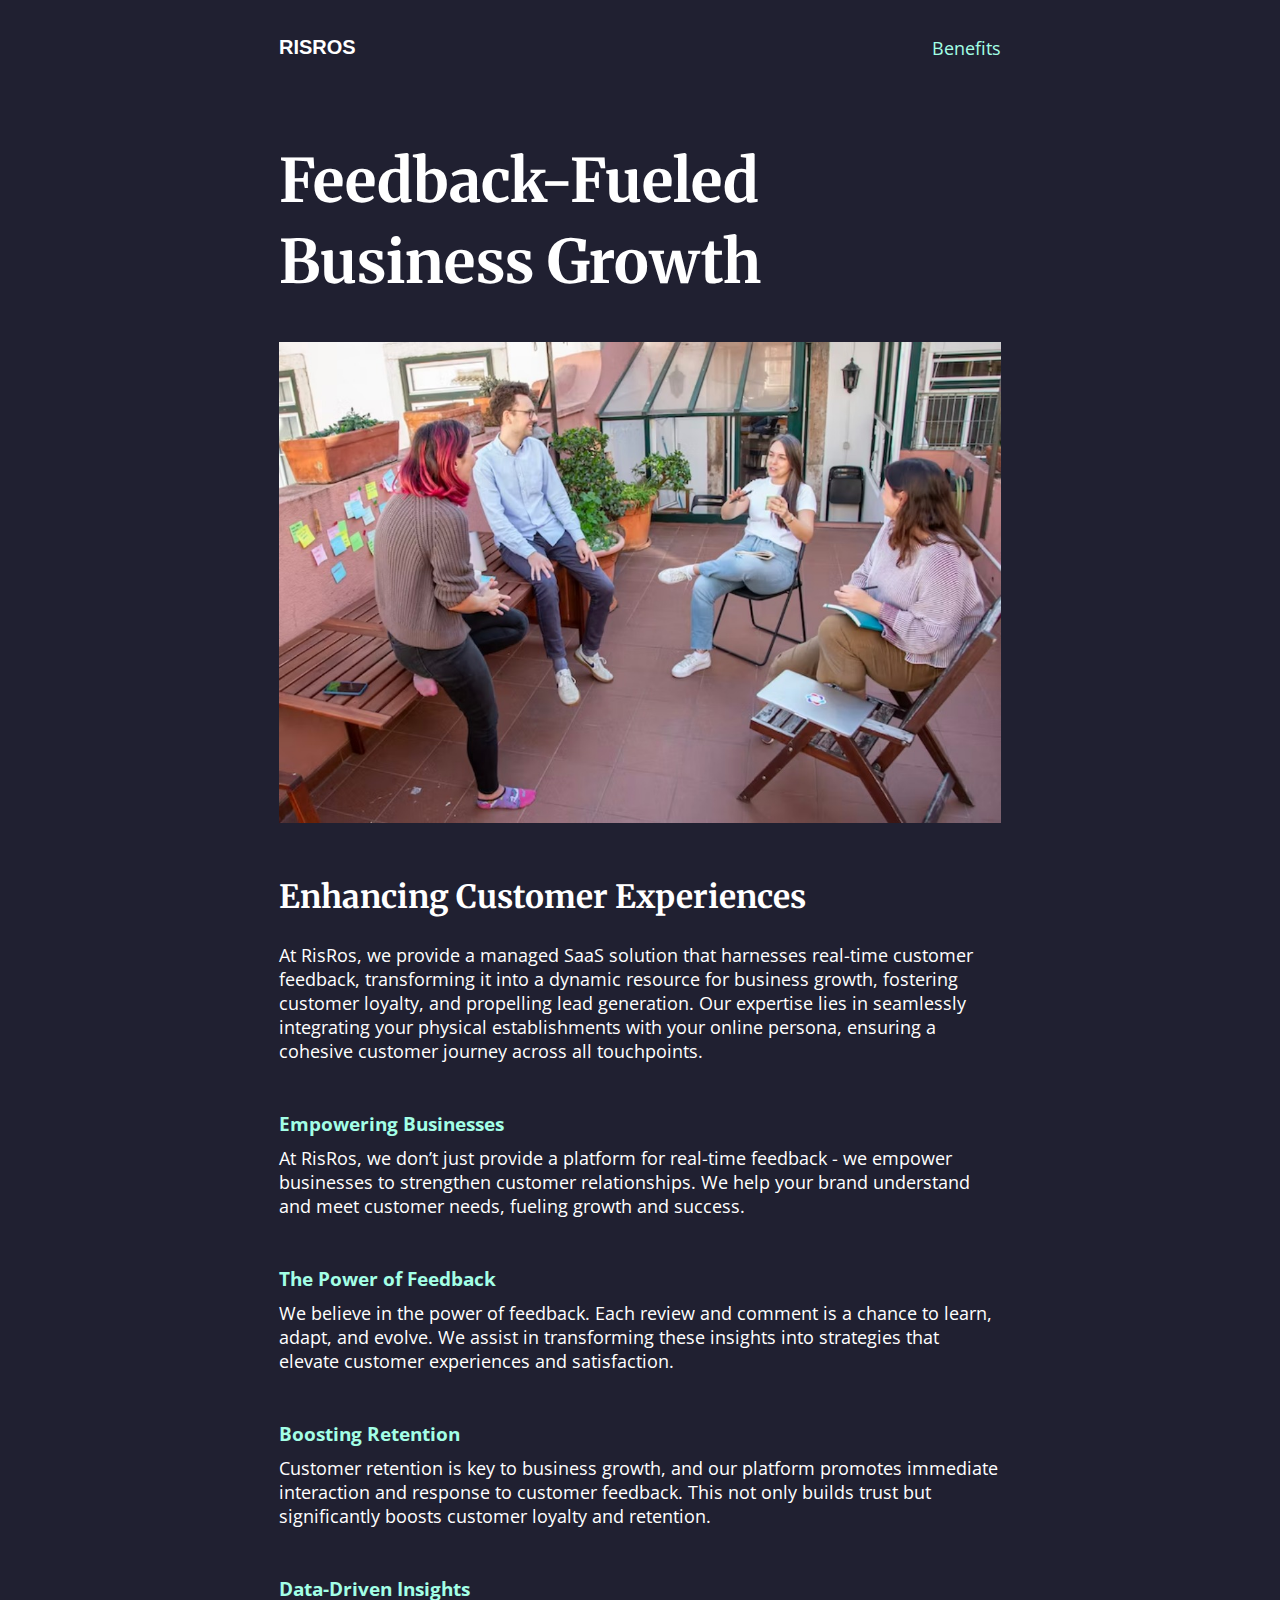
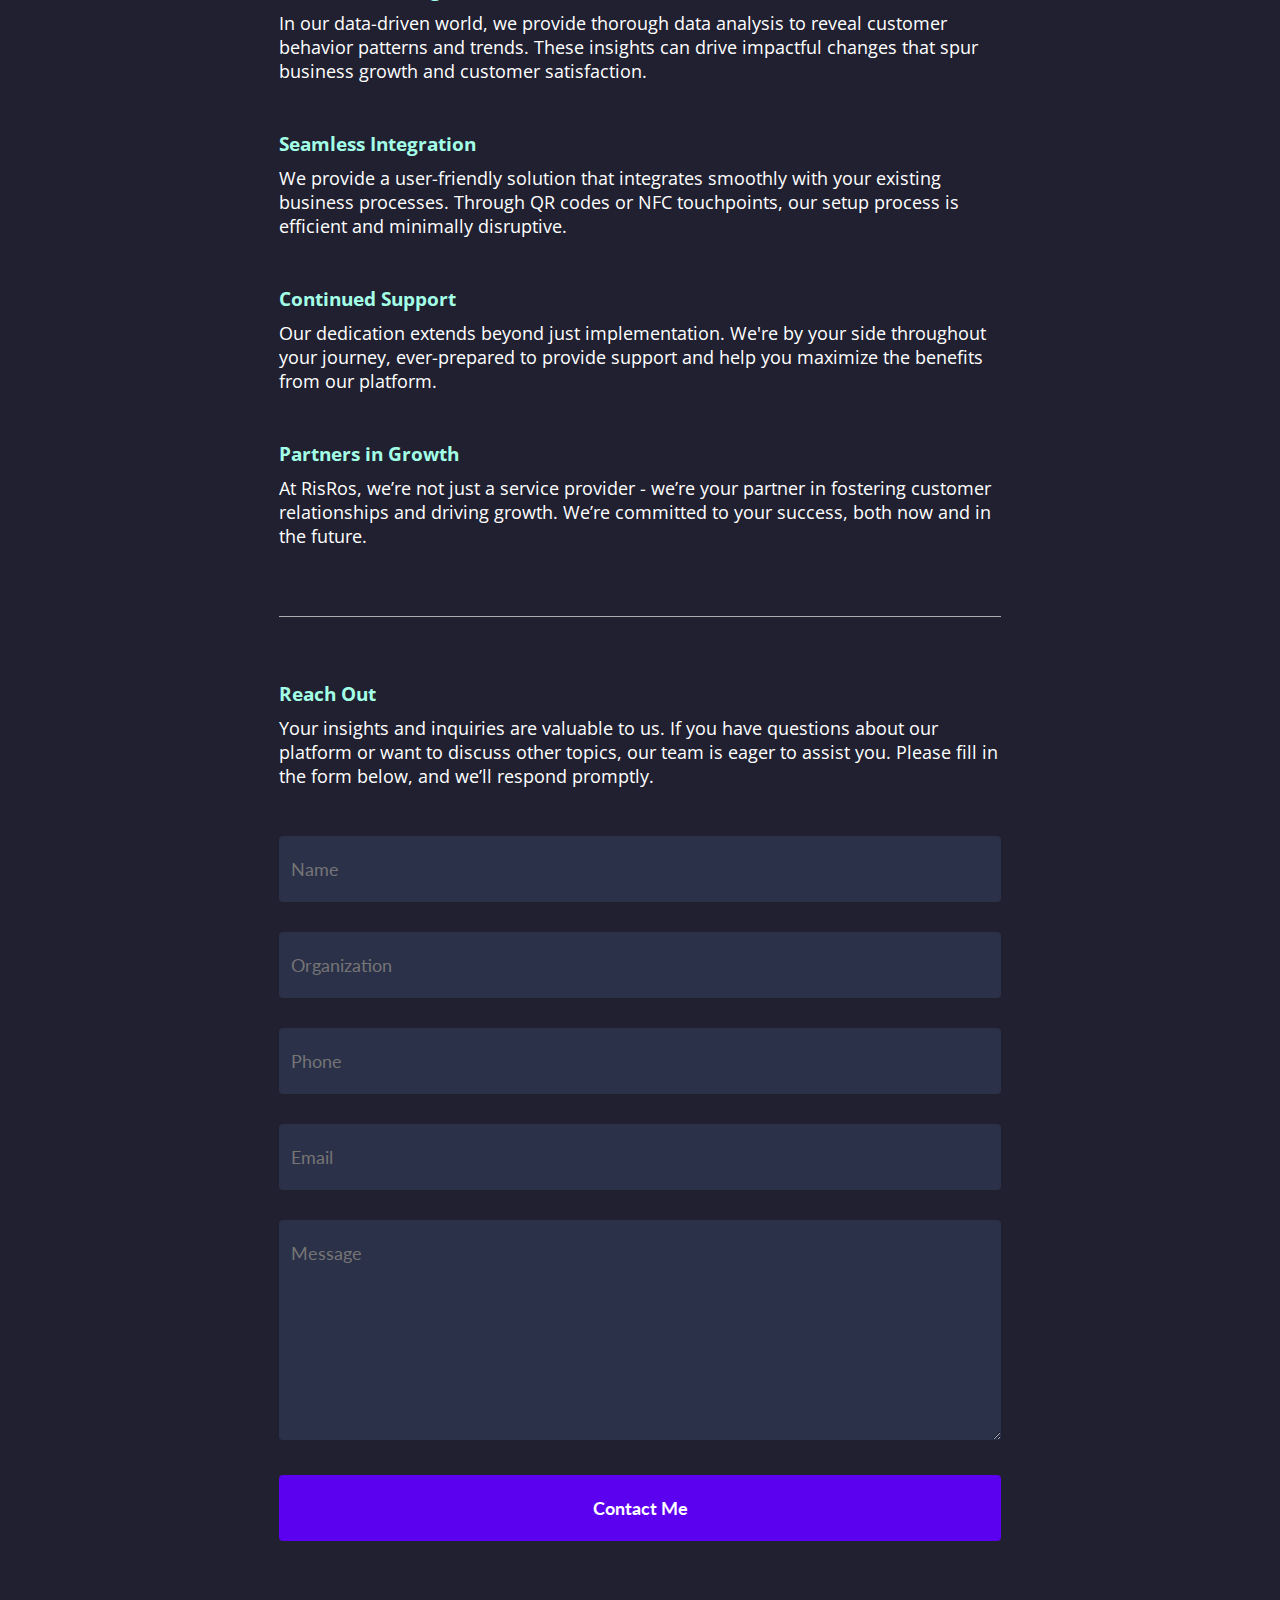
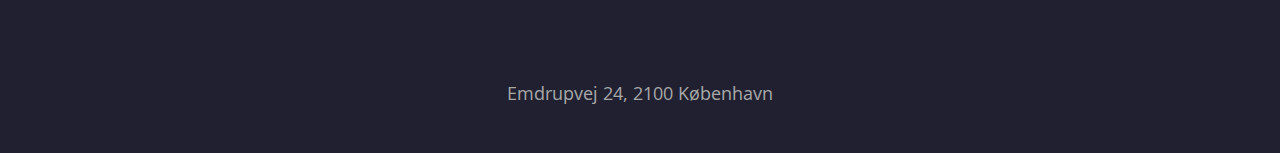
==== index.html @ 0d1d1b9a "completed" ====
<!DOCTYPE html>
<html lang="en">
  <head>
    <meta charset="UTF-8" />
    <meta name="viewport" content="width=device-width, initial-scale=1.0" />
    <title>RISROS Enterprise</title>
    <!-- Fonts -->
    <link rel="preconnect" href="https://fonts.googleapis.com" />
    <link rel="preconnect" href="https://fonts.gstatic.com" crossorigin />
    <link href="https://fonts.googleapis.com/css2?family=Lato:wght@400;700&family=Merriweather:wght@700&family=Open+Sans&display=swap" rel="stylesheet" />

    <!-- Stylesheet -->
    <link rel="stylesheet" href="./css/main.css" />
  </head>

  <body>
    <div class="wrapper">
      <header>
        <nav>
          <ul class="navbar">
            <li class="logo">RISROS</li>
            <li>
              <a href="./benefits.html">Benefits</a>
            </li>
          </ul>
        </nav>
      </header>
      <main>
        <section>
          <h1>Feedback-Fueled Business Growth</h1>
          <div>
            <picture>
              <source srcset="./images/image-2.jpeg" media="(min-width: 768px)" />
              <img src="./images/image-1.jpeg" alt="" />
            </picture>
          </div>
          <h2>Enhancing Customer Experiences</h2>
          <p>At RisRos, we provide a managed SaaS solution that harnesses real-time customer feedback, transforming it into a dynamic resource for business growth, fostering customer loyalty, and propelling lead generation. Our expertise lies in seamlessly integrating your physical establishments with your online persona, ensuring a cohesive customer journey across all touchpoints.</p>
          <h3>Empowering Businesses</h3>
          <p>At RisRos, we don’t just provide a platform for real-time feedback - we empower businesses to strengthen customer relationships. We help your brand understand and meet customer needs, fueling growth and success.</p>

          <h3>The Power of Feedback</h3>
          <p>We believe in the power of feedback. Each review and comment is a chance to learn, adapt, and evolve. We assist in transforming these insights into strategies that elevate customer experiences and satisfaction.</p>

          <h3>Boosting Retention</h3>
          <p>Customer retention is key to business growth, and our platform promotes immediate interaction and response to customer feedback. This not only builds trust but significantly boosts customer loyalty and retention.</p>

          <h3>Data-Driven Insights</h3>
          <p>In our data-driven world, we provide thorough data analysis to reveal customer behavior patterns and trends. These insights can drive impactful changes that spur business growth and customer satisfaction.</p>

          <h3>Seamless Integration</h3>
          <p>We provide a user-friendly solution that integrates smoothly with your existing business processes. Through QR codes or NFC touchpoints, our setup process is efficient and minimally disruptive.</p>

          <h3>Continued Support</h3>
          <p>Our dedication extends beyond just implementation. We're by your side throughout your journey, ever-prepared to provide support and help you maximize the benefits from our platform.</p>

          <h3>Partners in Growth</h3>
          <p>At RisRos, we’re not just a service provider - we’re your partner in fostering customer relationships and driving growth. We’re committed to your success, both now and in the future.</p>

          <div class="form-wrapper">
            <h3>Reach Out</h3>
            <p>Your insights and inquiries are valuable to us. If you have questions about our platform or want to discuss other topics, our team is eager to assist you. Please fill in the form below, and we’ll respond promptly.</p>
            <form action="">
              <ul>
                <li><input type="text" name="Name" placeholder="Name" /></li>
                <li><input type="text" name="Organization" placeholder="Organization" /></li>
                <li><input type="tel" name="Phone" placeholder="Phone" /></li>
                <li><input type="email" name="email" placeholder="Email" /></li>
                <li><textarea name="Message" placeholder="Message" cols="30" rows="8"></textarea></li>
                <li><input type="submit" value="Contact Me" /></li>
              </ul>
            </form>
          </div>
        </section>
      </main>
      <footer>
        <p>Emdrupvej 24, 2100 København</p>
      </footer>
    </div>
  </body>
</html>
---- css/main.css ----
:root {
  --primary: #a3ffe6;
}
*,
*::before,
*::after {
  box-sizing: border-box;
}
html {
  box-sizing: inherit;
  font-family: 'Open Sans', sans-serif;
  font-weight: 400;
  font-size: 1rem;
  color: white;
}

body {
  margin: 0;
  padding: 0;
  background-color: #202031;
  color: white;
}
h1,
h2 {
  font-family: 'Merriweather';
  font-size: 2.25rem;
  line-height: 1.35;
  font-weight: bold;
}
h1 {
  margin: 80px 0 40px;
}
h2 {
  font-size: 1.75rem;
  margin: 48px 0 24px;
}
h3 {
  font-family: 'Open Sans', sans-serif;
  color: var(--primary);
  margin-bottom: 0;
}
p {
  font-size: 1rem;
  margin: 10px 0 48px;
}
ul {
  list-style-type: none;
  padding: 0;
  margin: 0;
}
img {
  max-width: 100%;
}
a {
  text-decoration: none;
  color: var(--primary);
}
input,
textarea {
  font-size: 1.125rem;
  font-family: 'Lato', sans-serif;
  font-weight: 400;
  color: #afafaf;
  background-color: #2c314a;
  padding: 22px 12px;
  border: 0;
  width: 100%;
  margin-bottom: 30px;
  outline: 0;
  border-radius: 4px;
}
input[type='submit'] {
  font-weight: bold;
  text-align: center;
  cursor: pointer;
  color: white;
  background-color: #5c00f0;
}
textarea {
  overflow: auto;
}

.wrapper {
  max-width: 850px;
  margin: 0 auto;
  padding: 0 5%;
}
.navbar {
  padding: 0;
  list-style-type: none;
  display: flex;
  justify-content: space-between;
  color: var(--primary);
  margin: 36px 0;
}
.navbar li:not(.logo) {
  color: var(--primary);
}

.logo {
  font-family: Arial, Helvetica, sans-serif;
  color: white;
  font-size: 1.25rem;
  font-weight: bold;
}
.hero-img {
  margin-bottom: 30px;
}
.form-wrapper {
  border-top: 1px solid #adadad;
  padding-top: 45px;
  margin-top: 68px;
}
footer p {
  text-align: center;
  padding-top: 100px;
  color: #a8a8a8;
}
@media (min-width: 768px) {
  h1 {
    font-size: 3.75rem;
  }
  h2 {
    font-size: 2rem;
  }
  p {
    font-size: 1.125rem;
  }
  a {
    font-size: 1.125rem;
  }
  .logo {
    font-size: 1.25rem;
  }
}
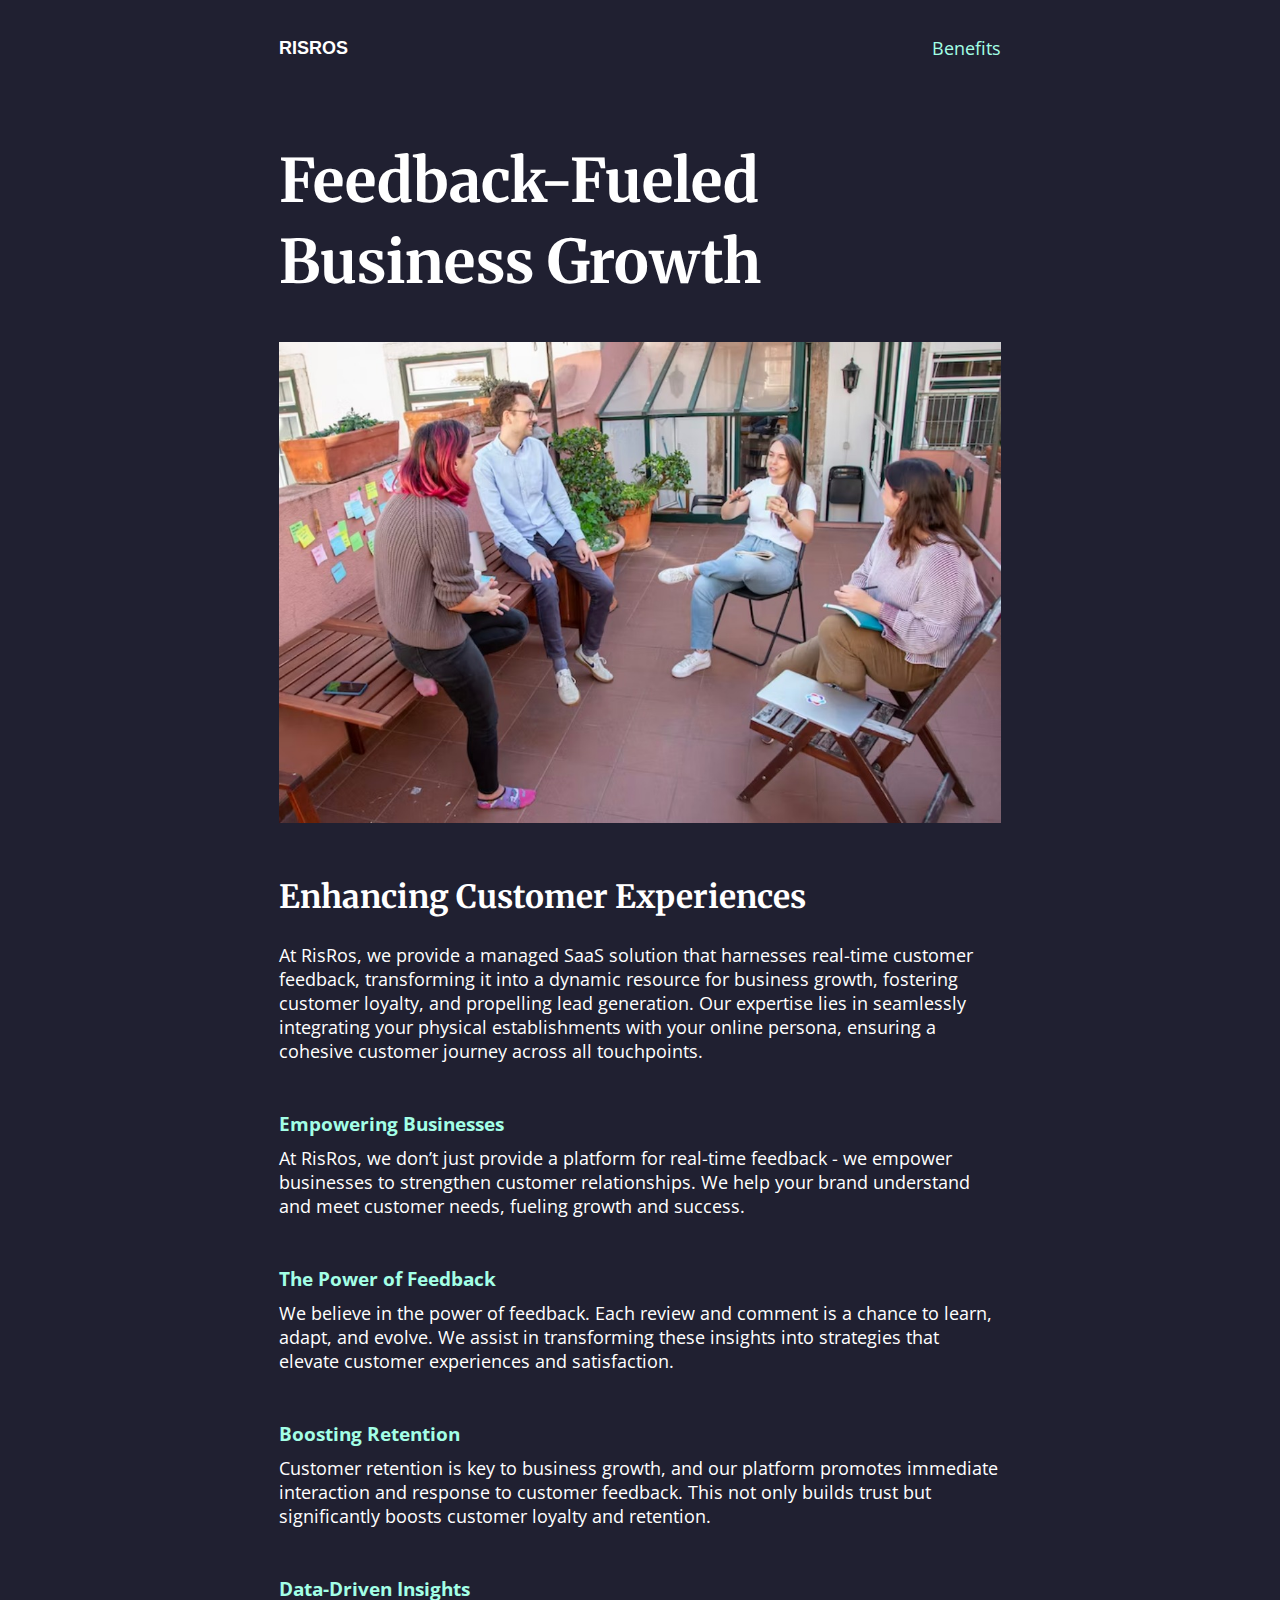
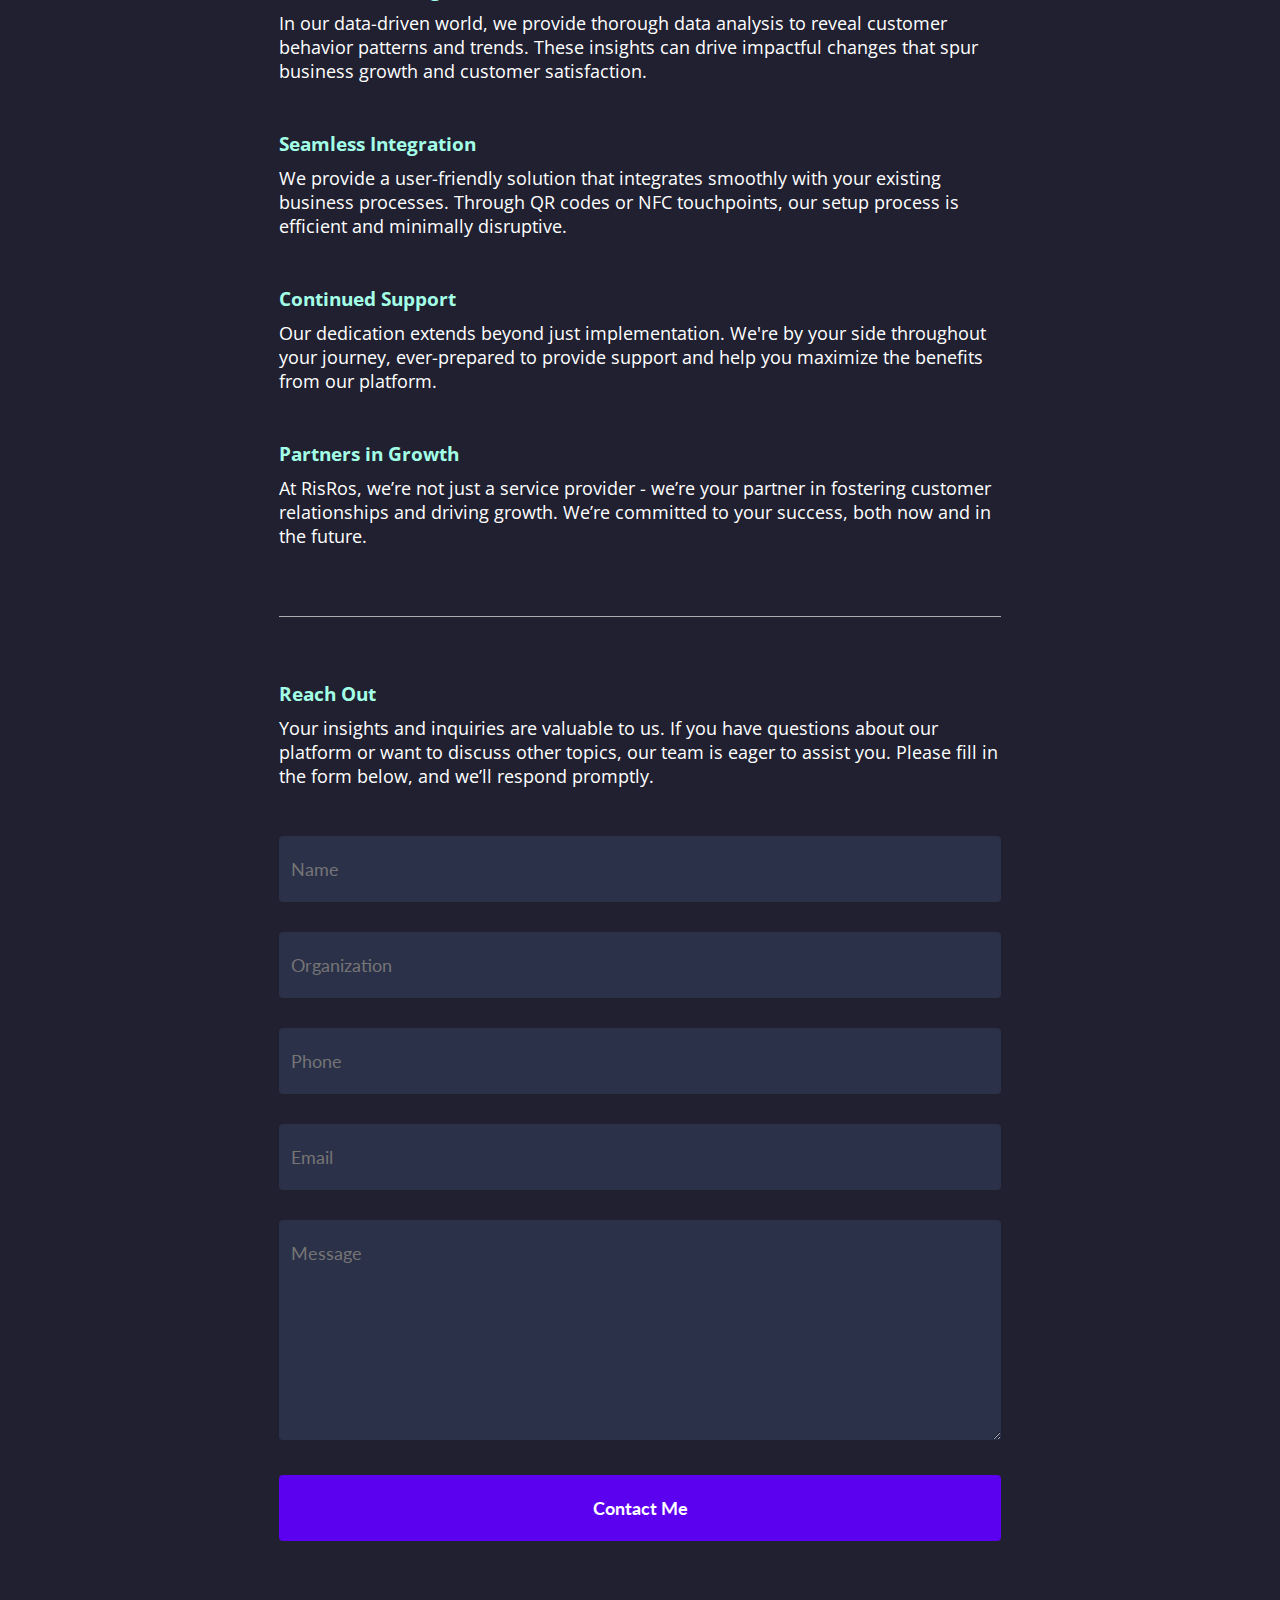
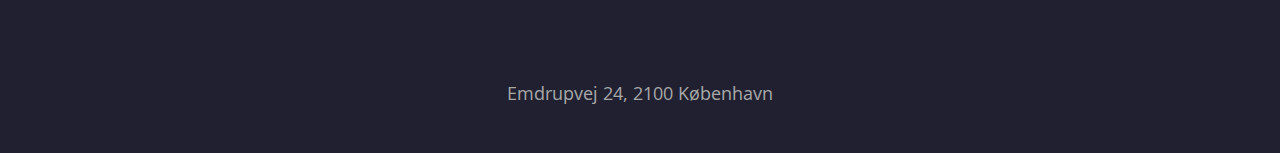
==== commit afd7a47d: "fix navbar links" ====
--- a/index.html
+++ b/index.html
@@ -18,7 +18,7 @@
       <header>
         <nav>
           <ul class="navbar">
-            <li class="logo">RISROS</li>
+            <li class="logo"><a href="/">RISROS</a></li>
             <li>
               <a href="./benefits.html">Benefits</a>
             </li>
--- a/css/main.css
+++ b/css/main.css
@@ -99,9 +99,11 @@
 
 .logo {
   font-family: Arial, Helvetica, sans-serif;
-  color: white;
   font-size: 1.25rem;
   font-weight: bold;
+}
+.logo a {
+  color: white;
 }
 .hero-img {
   margin-bottom: 30px;
